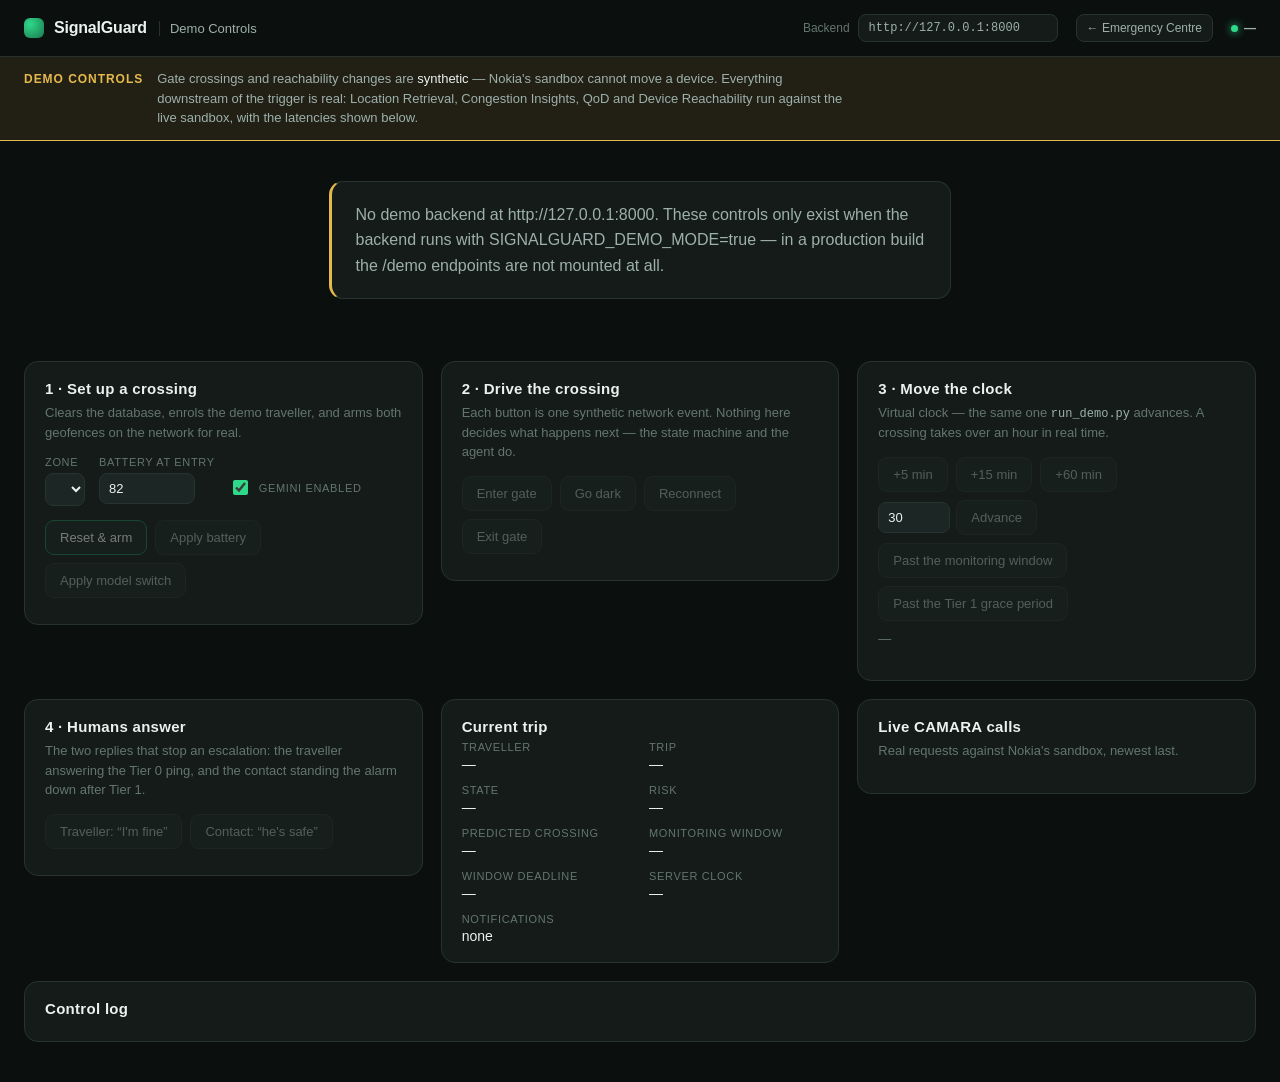
==== dashboard/demo.html @ 4d1c2a55 "fix(dashboard): escape backend-derived text, and rebuild the console Security fix first, because it " ====
<!doctype html>
<html lang="en">
<head>
<meta charset="UTF-8" />
<meta name="viewport" content="width=device-width, initial-scale=1" />
<meta name="theme-color" content="#0b0f0e" />
<title>SignalGuard — Demo Controls</title>
<link rel="stylesheet" href="css/style.css?v=4" />
<link rel="stylesheet" href="css/demo.css?v=1" />
</head>
<body class="demo-body">

<!-- Deliberately a separate page from index.html, not a panel on it.
     index.html is the emergency-centre console: the one screen whose whole
     job is to be believed. A "simulate a gate crossing" button sitting next
     to a live trip queue tells a viewer the queue might be synthetic too.
     These controls drive the same backend from their own address, and the
     operator console keeps zero knowledge that they exist. -->

<h1 class="visually-hidden">SignalGuard demo controls</h1>

<div id="announcer" class="visually-hidden" role="status" aria-live="polite" aria-atomic="true"></div>

<header class="topbar">
  <div class="brand">
    <span class="brand-mark" aria-hidden="true"></span>
    <span class="brand-name">SignalGuard</span>
    <span class="brand-sub">Demo Controls</span>
  </div>
  <div class="topbar-right">
    <label class="backend-field">
      <span>Backend</span>
      <input id="backend-url" type="url" name="backend-url" autocomplete="off" spellcheck="false" inputmode="url" />
    </label>
    <a class="mute-toggle" href="index.html">← Emergency Centre</a>
    <div class="live-indicator" id="live-indicator">
      <span class="dot" aria-hidden="true"></span>
      <span id="last-updated" class="last-updated">—</span>
    </div>
  </div>
</header>

<!-- The caption run_demo.py's docstring tells you to say on camera, made
     permanent so it is on screen whenever these buttons are. -->
<p class="demo-band" id="demo-band">
  <strong>DEMO CONTROLS</strong>
  <span>Gate crossings and reachability changes are <em>synthetic</em> — Nokia's
  sandbox cannot move a device. Everything downstream of the trigger is real:
  Location Retrieval, Congestion Insights, QoD and Device Reachability run
  against the live sandbox, with the latencies shown below.</span>
</p>

<p class="demo-unavailable" id="demo-unavailable" hidden></p>

<main class="demo-layout" id="demo-main">

  <section class="demo-panel" aria-labelledby="h-setup">
    <h2 id="h-setup">1 · Set up a crossing</h2>
    <p class="demo-note">Clears the database, enrols the demo traveller, and
      arms both geofences on the network for real.</p>
    <div class="demo-fields">
      <label>Zone
        <select id="f-zone"></select>
      </label>
      <label>Battery at entry
        <input id="f-battery" type="number" min="1" max="100" value="82" />
      </label>
      <label class="demo-check">
        <input id="f-model" type="checkbox" checked />
        <span>Gemini enabled</span>
      </label>
    </div>
    <div class="demo-actions">
      <button class="demo-btn primary" id="b-arm" type="button">Reset &amp; arm</button>
      <button class="demo-btn" id="b-battery" type="button">Apply battery</button>
      <button class="demo-btn" id="b-model" type="button">Apply model switch</button>
    </div>
  </section>

  <section class="demo-panel" aria-labelledby="h-cross">
    <h2 id="h-cross">2 · Drive the crossing</h2>
    <p class="demo-note">Each button is one synthetic network event. Nothing
      here decides what happens next — the state machine and the agent do.</p>
    <div class="demo-actions">
      <button class="demo-btn" id="b-enter" type="button">Enter gate</button>
      <button class="demo-btn" id="b-dark" type="button">Go dark</button>
      <button class="demo-btn" id="b-reconnect" type="button">Reconnect</button>
      <button class="demo-btn" id="b-exit" type="button">Exit gate</button>
    </div>
  </section>

  <section class="demo-panel" aria-labelledby="h-time">
    <h2 id="h-time">3 · Move the clock</h2>
    <p class="demo-note">Virtual clock — the same one <code>run_demo.py</code>
      advances. A crossing takes over an hour in real time.</p>
    <div class="demo-actions">
      <button class="demo-btn" data-advance="5" type="button">+5 min</button>
      <button class="demo-btn" data-advance="15" type="button">+15 min</button>
      <button class="demo-btn" data-advance="60" type="button">+60 min</button>
      <label class="demo-inline-field">
        <input id="f-minutes" type="number" min="1" max="600" value="30" />
        <button class="demo-btn" id="b-advance-custom" type="button">Advance</button>
      </label>
    </div>
    <div class="demo-actions">
      <button class="demo-btn" id="b-past-window" type="button">
        Past the monitoring window
      </button>
      <button class="demo-btn" id="b-past-grace" type="button">
        Past the Tier 1 grace period
      </button>
    </div>
    <p class="demo-note" id="advance-hint">—</p>
  </section>

  <section class="demo-panel" aria-labelledby="h-human">
    <h2 id="h-human">4 · Humans answer</h2>
    <p class="demo-note">The two replies that stop an escalation: the
      traveller answering the Tier 0 ping, and the contact standing the
      alarm down after Tier 1.</p>
    <div class="demo-actions">
      <button class="demo-btn" id="b-tier0-safe" type="button">Traveller: “I'm fine”</button>
      <button class="demo-btn" id="b-contact-safe" type="button">Contact: “he's safe”</button>
    </div>
  </section>

  <section class="demo-panel demo-status" aria-labelledby="h-status">
    <h2 id="h-status">Current trip</h2>
    <dl class="demo-dl">
      <div><dt>Traveller</dt><dd id="s-traveller">—</dd></div>
      <div><dt>Trip</dt><dd id="s-trip">—</dd></div>
      <div><dt>State</dt><dd id="s-state">—</dd></div>
      <div><dt>Risk</dt><dd id="s-risk">—</dd></div>
      <div><dt>Predicted crossing</dt><dd id="s-predicted">—</dd></div>
      <div><dt>Monitoring window</dt><dd id="s-window">—</dd></div>
      <div><dt>Window deadline</dt><dd id="s-deadline">—</dd></div>
      <div><dt>Server clock</dt><dd id="s-now">—</dd></div>
      <div class="span-2"><dt>Notifications</dt><dd id="s-notifications">none</dd></div>
    </dl>
  </section>

  <section class="demo-panel" aria-labelledby="h-api">
    <h2 id="h-api">Live CAMARA calls</h2>
    <p class="demo-note">Real requests against Nokia's sandbox, newest last.</p>
    <div class="demo-api-log" id="api-log"></div>
  </section>

  <section class="demo-panel demo-wide" aria-labelledby="h-log">
    <h2 id="h-log">Control log</h2>
    <div class="demo-log" id="demo-log" role="log" aria-label="Demo control log"></div>
  </section>

</main>

<script src="js/demo.js?v=1"></script>
</body>
</html>
---- dashboard/css/style.css ----
:root {
  color-scheme: dark;
  --bg: #0b0f0e;
  --surface: #141b19;
  --surface-raised: #1c2624;
  --border: #283330;
  --text: #eaf2ef;
  --text-secondary: #9db0ab;
  --text-muted: #64756f;
  --accent: #2fd98a;
  --accent-dim: #1b7a50;
  --amber: #e6b94d;
  --danger: #e0654f;
  --radius: 14px;
}

* { box-sizing: border-box; }

button, a, .trip-marker {
  touch-action: manipulation;
  -webkit-tap-highlight-color: transparent;
}

.visually-hidden {
  position: absolute;
  width: 1px; height: 1px;
  padding: 0; margin: -1px;
  overflow: hidden;
  clip: rect(0, 0, 0, 0);
  white-space: nowrap;
  border: 0;
}

.skip-link {
  position: absolute;
  left: 12px; top: 12px;
  background: var(--accent);
  color: #04150e;
  font-weight: 700;
  font-size: 13px;
  padding: 10px 16px;
  border-radius: 8px;
  z-index: 100;
  transform: translateY(-120%);
  transition: transform 150ms ease;
}
.skip-link:focus {
  transform: translateY(0);
}

html, body {
  margin: 0;
  min-height: 100%;
  background: var(--bg);
  color: var(--text);
  font-family: -apple-system, "Segoe UI", Roboto, Inter, Arial, sans-serif;
}

body {
  display: flex;
  flex-direction: column;
  /* No overflow:hidden here — on a narrow viewport .layout stacks into
     one column and needs the page to scroll normally. The wide-viewport
     two-column layout gets its own contained scrolling instead (see
     .trip-list below), which is where "app-like, not a webpage" belongs. */
  min-height: 100vh;
}

/* ---------- topbar ---------- */

.topbar {
  display: flex;
  align-items: center;
  justify-content: space-between;
  padding: 14px 24px;
  border-bottom: 1px solid var(--border);
  flex: none;
}

.brand { display: flex; align-items: center; gap: 10px; }

.brand-mark {
  width: 20px; height: 20px;
  border-radius: 6px;
  background: radial-gradient(circle at 30% 30%, var(--accent), var(--accent-dim));
}

.brand-name { font-weight: 700; font-size: 16px; letter-spacing: -0.2px; }

.brand-sub {
  color: var(--text-secondary);
  font-size: 13px;
  border-left: 1px solid var(--border);
  padding-left: 10px;
  margin-left: 2px;
}

.topbar-right { display: flex; align-items: center; gap: 18px; }

.backend-field {
  display: flex;
  align-items: center;
  gap: 8px;
  font-size: 12px;
  color: var(--text-muted);
}

.backend-field input {
  background: var(--surface);
  border: 1px solid var(--border);
  color: var(--text-secondary);
  border-radius: 8px;
  padding: 6px 10px;
  font-size: 12px;
  width: 200px;
  font-family: ui-monospace, monospace;
}

.backend-field input:focus {
  border-color: var(--accent);
  color: var(--text);
}

.backend-field input:focus-visible {
  outline: none;
  box-shadow: 0 0 0 3px rgba(47, 217, 138, 0.35);
}

.live-indicator {
  display: flex;
  align-items: center;
  gap: 6px;
  font-size: 12px;
  color: var(--text-secondary);
  font-weight: 600;
}

.live-indicator .dot {
  width: 7px; height: 7px;
  border-radius: 50%;
  background: var(--accent);
  box-shadow: 0 0 8px var(--accent);
  animation: pulse 1.8s ease-in-out infinite;
}

.live-indicator.stale .dot {
  background: var(--danger);
  box-shadow: 0 0 8px var(--danger);
  animation: none;
}

@keyframes pulse {
  0%, 100% { opacity: 1; }
  50% { opacity: 0.35; }
}

/* ---------- layout ---------- */

.layout {
  flex: 1;
  display: grid;
  grid-template-columns: minmax(360px, 1.1fr) minmax(340px, 0.9fr);
  gap: 1px;
  background: var(--border);
  min-height: 0;
}

.map-panel, .list-panel {
  background: var(--bg);
  display: flex;
  flex-direction: column;
  min-width: 0;
  padding: 20px 24px;
}

/* App-like fixed-viewport shell with internally-scrolling panels — only
   once there's room for the two-column grid it's designed for. Below
   that, .layout stacks (see the bottom media query) and the whole page
   scrolls normally instead; forcing overflow:hidden there would trap
   content no viewport had room to show. */
@media (min-width: 861px) {
  body { height: 100vh; overflow: hidden; }
  .layout { overflow: hidden; }
  .map-panel, .list-panel { overflow: hidden; }
}

.panel-head { flex: none; margin-bottom: 14px; }
.panel-head h2 { margin: 0 0 4px; font-size: 17px; font-weight: 600; text-wrap: balance; }
.panel-hint { color: var(--text-secondary); font-size: 13px; }

/* ---------- map ---------- */

.map-frame {
  position: relative;
  flex: 1;
  min-height: 220px;
  border-radius: var(--radius);
  overflow: hidden;
  background: var(--surface);
  border: 1px solid var(--border);
}

.map-frame img {
  position: absolute;
  inset: 0;
  width: 100%;
  height: 100%;
  object-fit: fill; /* container's aspect-ratio is set in JS to match the
                        image exactly, so this never distorts or crops —
                        cropping would break the lat/lon-to-% projection
                        markers rely on. */
  filter: saturate(0.85);
}

.map-frame::after {
  content: "";
  position: absolute;
  inset: 0;
  background: linear-gradient(180deg, rgba(11,15,14,.35), rgba(11,15,14,0) 30%, rgba(11,15,14,.4));
  pointer-events: none;
}

.map-overlay {
  position: absolute;
  inset: 0;
  width: 100%;
  height: 100%;
  z-index: 1;
}

.map-marker {
  position: absolute;
  transform: translate(-50%, -50%);
}

.gate-marker {
  display: flex;
  flex-direction: column;
  align-items: center;
  gap: 3px;
  pointer-events: none;
}
.gate-marker .dot {
  width: 9px; height: 9px;
  border-radius: 50%;
  background: var(--text-muted);
  border: 2px solid rgba(0,0,0,.4);
}
.gate-marker .label {
  font-size: 10px;
  font-weight: 700;
  letter-spacing: 0.4px;
  color: var(--text-secondary);
  background: rgba(11,15,14,.75);
  padding: 2px 6px;
  border-radius: 4px;
  white-space: nowrap;
}

.trip-marker {
  width: 16px; height: 16px;
  border-radius: 50%;
  border: none;
  padding: 0;
  cursor: pointer;
  display: flex;
  align-items: center;
  justify-content: center;
  touch-action: manipulation;
}
.trip-marker:focus-visible {
  outline: 2px solid #fff;
  outline-offset: 3px;
}
.trip-marker::after {
  content: "";
  width: 8px; height: 8px;
  border-radius: 50%;
  background: #fff;
}
.trip-marker.state-green { background: var(--accent); box-shadow: 0 0 0 6px rgba(47,217,138,.18); animation: marker-pulse 2.6s ease-in-out infinite; }
.trip-marker.state-amber { background: var(--amber); box-shadow: 0 0 0 6px rgba(230,185,77,.18); animation: marker-pulse 2s ease-in-out infinite; }
.trip-marker.state-red { background: var(--danger); box-shadow: 0 0 0 6px rgba(224,101,79,.22); animation: marker-pulse 1.3s ease-in-out infinite; }
.trip-marker.selected { outline: 2px solid #fff; outline-offset: 2px; }

@keyframes marker-pulse {
  0%, 100% { transform: scale(1); }
  50% { transform: scale(1.15); }
}

.map-attribution {
  position: absolute;
  right: 8px; bottom: 6px;
  font-size: 10px;
  color: rgba(255,255,255,.7);
  text-shadow: 0 1px 2px rgba(0,0,0,.8);
  z-index: 2;
}

.legend {
  flex: none;
  display: flex;
  gap: 18px;
  margin-top: 14px;
  font-size: 12px;
  color: var(--text-secondary);
}

.legend span { display: flex; align-items: center; gap: 6px; }

.map-note {
  flex: none;
  margin: 8px 0 0;
  font-size: 11px;
  line-height: 1.5;
  color: var(--text-muted);
  max-width: 52ch;
}

.swatch {
  width: 9px; height: 9px;
  border-radius: 50%;
  display: inline-block;
}
.swatch.green { background: var(--accent); }
.swatch.amber { background: var(--amber); }
.swatch.red { background: var(--danger); }

/* ---------- trip list ---------- */

.list-panel { border-left: 0; }

#trip-count,
.trip-row .trip-meta,
.detail-grid dd {
  font-variant-numeric: tabular-nums;
}

.trip-list {
  flex: 1;
  overflow-y: auto;
  overscroll-behavior: contain;
  display: flex;
  flex-direction: column;
  gap: 8px;
  padding-right: 4px;
}

.trip-row {
  display: flex;
  align-items: center;
  gap: 12px;
  background: var(--surface);
  border: 1px solid var(--border);
  border-radius: 12px;
  padding: 12px 14px;
  cursor: pointer;
  transition: background 120ms ease, border-color 120ms ease;
  text-align: left;
  width: 100%;
}

.trip-row:hover { background: var(--surface-raised); }
.trip-row.selected { border-color: var(--accent); background: var(--surface-raised); }

.trip-row .status-dot {
  width: 10px; height: 10px;
  border-radius: 50%;
  flex: none;
  animation: dot-pulse 2.6s ease-in-out infinite;
}
/* Pulse speed scales with urgency — green breathes slowly ("all fine, no
   need to look"), red pulses fastest (draws the eye without a popup or
   sound, which the dashboard deliberately has neither of). */
.trip-row.state-green .status-dot { background: var(--accent); --pulse-color: 47,217,138; }
.trip-row.state-amber .status-dot { background: var(--amber); --pulse-color: 230,185,77; animation-duration: 2s; }
.trip-row.state-red .status-dot { background: var(--danger); --pulse-color: 224,101,79; animation-duration: 1.3s; }

@keyframes dot-pulse {
  0%, 100% { box-shadow: 0 0 6px 0 rgba(var(--pulse-color), 0.9); transform: scale(1); }
  50% { box-shadow: 0 0 13px 3px rgba(var(--pulse-color), 0.55); transform: scale(1.18); }
}

.trip-row .trip-main { flex: 1; min-width: 0; }

.trip-row .trip-name {
  font-weight: 600;
  font-size: 14px;
  white-space: nowrap;
  overflow: hidden;
  text-overflow: ellipsis;
}

.trip-row .trip-meta {
  color: var(--text-secondary);
  font-size: 12px;
  margin-top: 2px;
}

.trip-row .trip-state-label {
  font-size: 11px;
  font-weight: 700;
  letter-spacing: 0.4px;
  padding: 3px 8px;
  border-radius: 6px;
  flex: none;
}
.trip-row.state-green .trip-state-label { color: var(--accent); background: rgba(47,217,138,.12); }
.trip-row.state-amber .trip-state-label { color: var(--amber); background: rgba(230,185,77,.12); }
.trip-row.state-red .trip-state-label { color: var(--danger); background: rgba(224,101,79,.14); }

.empty-state {
  display: none;
  flex: 1;
  align-items: center;
  justify-content: center;
  flex-direction: column;
  text-align: center;
  color: var(--text-secondary);
  gap: 6px;
  padding: 30px;
}
.empty-state.visible { display: flex; }
.empty-state .muted { color: var(--text-muted); font-size: 13px; max-width: 320px; }

/* ---------- detail panel ---------- */

.detail-panel {
  position: fixed;
  top: 0; right: 0; bottom: 0;
  width: min(420px, 100vw);
  background: var(--surface);
  border-left: 1px solid var(--border);
  padding: 24px;
  overflow-y: auto;
  overscroll-behavior: contain;
  z-index: 20;
  transform: translateX(0);
  box-shadow: -20px 0 40px rgba(0,0,0,.4);
}

.detail-head {
  display: flex;
  align-items: center;
  justify-content: space-between;
  margin-bottom: 16px;
}

.close-btn {
  background: none;
  border: none;
  color: var(--text-secondary);
  font-size: 16px;
  cursor: pointer;
  padding: 4px;
  line-height: 1;
}
.close-btn:hover { color: var(--text); }

.status-pill {
  font-size: 11px;
  font-weight: 700;
  letter-spacing: 0.5px;
  padding: 4px 10px;
  border-radius: 20px;
  background: var(--surface-raised);
  color: var(--text-secondary);
  border: 1px solid var(--border);
}
.status-pill.state-green { color: var(--accent); border-color: rgba(47,217,138,.4); }
.status-pill.state-amber { color: var(--amber); border-color: rgba(230,185,77,.4); }
.status-pill.state-red { color: var(--danger); border-color: rgba(224,101,79,.5); }

.detail-panel h3 { margin: 0 0 2px; font-size: 20px; }
.detail-sub { margin: 0 0 20px; color: var(--text-secondary); font-size: 13px; font-family: ui-monospace, monospace; }

.detail-grid {
  display: grid;
  grid-template-columns: 1fr;
  gap: 14px;
  margin: 0 0 22px;
}
.detail-grid dt {
  font-size: 11px;
  text-transform: uppercase;
  letter-spacing: 0.5px;
  color: var(--text-muted);
  margin-bottom: 3px;
}
.detail-grid dd {
  margin: 0;
  font-size: 14px;
  color: var(--text);
}

.decision-record { margin-bottom: 22px; }
.decision-record h4 {
  font-size: 12px;
  text-transform: uppercase;
  letter-spacing: 0.5px;
  color: var(--text-muted);
  margin: 0 0 8px;
}

/* ---------- structured agent record ---------- */
/* Renders the backend's "key   value" plain-text record (see
   backend/app/agent/decision_record.py) as scannable rows instead of a raw
   <pre> dump — same data, parsed client-side by parseAgentRecord() in
   app.js. A record can carry more than one block (an escalation record
   accumulates a tier1 block, later a tier2 block) — each gets its own
   .record-card so a dispatcher can tell them apart at a glance. */

.record-card {
  background: var(--bg);
  border: 1px solid var(--border);
  border-radius: 10px;
  padding: 14px 16px;
  max-height: 260px;
  overflow-y: auto;
}
.record-card + .record-card { margin-top: 10px; }

.record-empty {
  margin: 0;
  padding: 12px 14px;
  font-size: 12.5px;
  color: var(--text-muted);
  background: var(--bg);
  border: 1px solid var(--border);
  border-radius: 10px;
}

.record-card-title {
  display: flex;
  align-items: center;
  gap: 8px;
  font-size: 11px;
  font-weight: 700;
  letter-spacing: 0.5px;
  text-transform: uppercase;
  color: var(--text-secondary);
  margin-bottom: 10px;
  padding-bottom: 8px;
  border-bottom: 1px solid var(--border);
}
.record-card-title .status-pill { padding: 2px 8px; font-size: 10px; }

.record-row {
  display: grid;
  grid-template-columns: 78px 1fr;
  gap: 10px;
  align-items: baseline;
  padding: 5px 0;
  font-size: 12.5px;
}
.record-row + .record-row { border-top: 1px dashed var(--border); }

.record-key {
  color: var(--text-muted);
  font-family: ui-monospace, "SF Mono", Consolas, monospace;
  font-size: 11px;
  text-transform: uppercase;
  letter-spacing: 0.3px;
}

.record-value {
  color: var(--text-secondary);
  line-height: 1.55;
  word-break: break-word;
}

.record-row.is-reasoning .record-value,
.record-row.is-note .record-value {
  color: var(--text);
  font-style: italic;
}

.record-row.is-model .record-value {
  font-family: ui-monospace, "SF Mono", Consolas, monospace;
  color: var(--accent);
}

.record-row.is-window .record-value { color: var(--text); font-weight: 600; }
.record-row.is-window .record-sub { color: var(--text-muted); font-weight: 400; margin-left: 4px; }

.record-row.is-action .record-value {
  color: var(--accent);
  font-weight: 600;
}

.record-signals {
  display: flex;
  flex-wrap: wrap;
  gap: 6px;
}
.signal-chip {
  font-family: ui-monospace, "SF Mono", Consolas, monospace;
  font-size: 11px;
  color: var(--text-secondary);
  background: var(--surface-raised);
  border: 1px solid var(--border);
  border-radius: 6px;
  padding: 2px 7px;
}
.signal-chip.is-reachable { color: var(--amber); border-color: rgba(230,185,77,.4); }
.signal-chip.is-dark { color: var(--text-secondary); }

.record-tools {
  display: flex;
  flex-wrap: wrap;
  gap: 6px;
}
.tool-chip {
  font-family: ui-monospace, "SF Mono", Consolas, monospace;
  font-size: 10.5px;
  color: var(--accent);
  background: rgba(47,217,138,.1);
  border: 1px solid rgba(47,217,138,.25);
  border-radius: 6px;
  padding: 2px 7px;
  white-space: nowrap;
}

.resolve-btn {
  width: 100%;
  padding: 13px;
  border-radius: 12px;
  border: none;
  background: var(--accent);
  color: #04150e;
  font-weight: 700;
  font-size: 14px;
  cursor: pointer;
}
.resolve-btn:hover { filter: brightness(1.06); }
.resolve-btn:disabled { opacity: 0.45; cursor: default; }

.scrim {
  position: fixed;
  inset: 0;
  background: rgba(0,0,0,.35);
  z-index: 10;
}

@media (max-width: 860px) {
  .layout { grid-template-columns: 1fr; grid-auto-rows: minmax(240px, auto) 1fr; }
}

@media (prefers-reduced-motion: reduce) {
  .live-indicator .dot,
  .trip-row .status-dot,
  .trip-marker { animation: none; }
  .skip-link, .trip-row, .resolve-btn { transition: none; }
}

/* ==========================================================================
   Additions: uncertainty cones, view tabs, corridor stats, resolve
   confirmation, freshness readout, alert toggle.
   ========================================================================== */

/* -- top bar ------------------------------------------------------------- */

.mute-toggle {
  background: var(--surface);
  border: 1px solid var(--border);
  color: var(--text-secondary);
  font: inherit;
  font-size: 12px;
  padding: 6px 10px;
  border-radius: 8px;
  cursor: pointer;
  white-space: nowrap;
}
.mute-toggle:hover { color: var(--text); border-color: var(--text-muted); }
.mute-toggle[aria-pressed="true"] { opacity: 0.65; }

.last-updated { font-size: 12px; color: var(--text-secondary); font-variant-numeric: tabular-nums; }
.last-updated.is-stale { color: var(--danger); }

/* -- uncertainty cone ----------------------------------------------------- */

.cone-layer {
  position: absolute;
  inset: 0;
  width: 100%;
  height: 100%;
  pointer-events: none;
  z-index: 1;
}
.cone {
  stroke-width: 9;
  stroke-linecap: round;
  opacity: 0.34;
}
.cone-green { stroke: var(--accent); }
.cone-amber { stroke: var(--amber); }
.cone-red   { stroke: var(--danger); opacity: 0.45; }

.map-overlay { z-index: 2; }

/* A best guess that has outlived its own prediction stops being drawn as a
   position: hollow, so the arc is what the eye reads. */
.trip-marker.is-estimate-only {
  background: transparent !important;
  border: 2px dashed currentColor;
  animation: none;
}
.trip-marker.is-estimate-only.state-green { color: var(--accent); }
.trip-marker.is-estimate-only.state-amber { color: var(--amber); }
.trip-marker.is-estimate-only.state-red   { color: var(--danger); }

.swatch.cone {
  background: linear-gradient(90deg, transparent, var(--text-secondary), transparent);
  width: 22px;
  border-radius: 2px;
}

/* -- view tabs ------------------------------------------------------------ */

.tabs { display: flex; gap: 4px; margin-bottom: 4px; }
.tab {
  background: none;
  border: 0;
  border-bottom: 2px solid transparent;
  color: var(--text-secondary);
  font: inherit;
  font-size: 15px;
  font-weight: 600;
  padding: 4px 2px;
  margin-right: 14px;
  cursor: pointer;
}
.tab[aria-selected="true"] { color: var(--text); border-bottom-color: var(--accent); }
.tab:hover { color: var(--text); }

/* -- corridor stats ------------------------------------------------------- */

.stats-panel {
  margin-top: 18px;
  padding-top: 16px;
  border-top: 1px solid var(--border);
}
.stats-panel h3 { margin: 0 0 10px; font-size: 14px; font-weight: 600; }
.stats-summary { margin: 0 0 12px; font-size: 12px; color: var(--text-secondary); }
.stats-bars { display: flex; flex-direction: column; gap: 6px; }
.stats-bar {
  display: grid;
  grid-template-columns: 46px 1fr 84px;
  align-items: center;
  gap: 10px;
  font-size: 12px;
  /* Below the sample floor the bucket is shown but visibly not in play —
     that distinction is the point, not a footnote. */
  opacity: 0.42;
}
.stats-bar.in-use { opacity: 1; }
.stats-hour { color: var(--text-secondary); font-variant-numeric: tabular-nums; }
.stats-track {
  position: relative;
  height: 8px;
  background: var(--surface);
  border-radius: 4px;
  overflow: hidden;
}
.stats-fill {
  position: absolute;
  left: 0; top: 0; bottom: 0;
  background: var(--accent);
  border-radius: 4px;
}
/* p50 -> p90 tail: how much longer the slow crossings ran. */
.stats-tail {
  position: absolute;
  top: 0; bottom: 0;
  background: repeating-linear-gradient(
    90deg, var(--amber) 0 3px, transparent 3px 6px
  );
  opacity: 0.7;
}
.stats-value { color: var(--text-secondary); text-align: right; font-variant-numeric: tabular-nums; }

/* -- detail additions ----------------------------------------------------- */

.detail-grid .span-2 { grid-column: 1 / -1; }

.record-row.is-history .record-value { color: var(--text-secondary); font-style: italic; }
.record-row.is-declared .record-value { color: var(--amber); }

/* -- resolve confirmation -------------------------------------------------- */

.resolve-confirm {
  margin-top: 12px;
  padding: 14px;
  border: 1px solid rgba(224,101,79,.4);
  background: rgba(224,101,79,.08);
  border-radius: 12px;
}
.resolve-confirm p { margin: 0 0 12px; font-size: 13px; line-height: 1.5; }
.resolve-confirm-actions { display: flex; gap: 8px; }
.resolve-confirm-actions .resolve-btn { margin: 0; flex: 1; }
.resolve-btn.danger { background: var(--danger); color: #1a0b08; border-color: var(--danger); }
.resolve-btn.ghost { background: transparent; color: var(--text-secondary); }
.resolve-btn.ghost:hover { color: var(--text); }

/* -- reduced motion -------------------------------------------------------- */

@media (prefers-reduced-motion: reduce) {
  .trip-marker,
  .trip-row .status-dot,
  .live-indicator .dot {
    animation: none !important;
  }
}


/* ==========================================================================
   Zone picker, change banner, keyboard sheet, handoff.
   ========================================================================== */

.zone-picker { display: block; margin-top: 8px; }
.zone-picker select {
  background: var(--surface);
  color: var(--text);
  border: 1px solid var(--border);
  border-radius: 8px;
  padding: 6px 10px;
  font: inherit;
  font-size: 13px;
  max-width: 100%;
}
.zone-picker select:focus-visible { outline: 2px solid var(--accent); outline-offset: 2px; }

.zone-map-note {
  margin: 0 0 14px;
  padding: 14px;
  border: 1px dashed var(--border);
  border-radius: 12px;
  color: var(--text-secondary);
  font-size: 13px;
  line-height: 1.5;
}

/* -- change banner --------------------------------------------------------- */

.change-banner {
  flex: none;
  margin-bottom: 12px;
  padding: 12px 14px;
  border: 1px solid rgba(230,185,77,.4);
  background: rgba(230,185,77,.08);
  border-radius: 12px;
}
.change-banner-head {
  display: flex;
  align-items: center;
  justify-content: space-between;
  gap: 12px;
  margin-bottom: 8px;
  font-size: 13px;
  color: var(--amber);
}
.change-banner ul { margin: 0; padding-left: 18px; }
.change-banner li {
  font-size: 12.5px;
  line-height: 1.6;
  color: var(--text-secondary);
}
.change-banner li.muted { color: var(--text-muted); }

/* A row that moved while nobody was watching keeps a marker until the
   banner is dismissed, so the banner and the queue agree. */
.trip-row.changed-while-away {
  box-shadow: inset 3px 0 0 var(--amber);
}

/* -- keyboard sheet -------------------------------------------------------- */

.shortcut-hint {
  position: fixed;
  right: 24px;
  bottom: 24px;
  z-index: 60;
  width: 260px;
  padding: 16px 18px;
  border-radius: 14px;
  border: 1px solid var(--border);
  background: var(--surface-raised);
  box-shadow: 0 18px 40px rgba(0,0,0,.45);
}
.shortcut-hint h2 { margin: 0 0 10px; font-size: 13px; font-weight: 600; }
.shortcut-hint dl {
  margin: 0;
  display: grid;
  grid-template-columns: auto 1fr;
  gap: 6px 12px;
  font-size: 12.5px;
}
.shortcut-hint dt {
  font-family: ui-monospace, monospace;
  color: var(--text);
  white-space: nowrap;
}
.shortcut-hint dd { margin: 0; color: var(--text-secondary); }

/* -- handoff --------------------------------------------------------------- */

#detail-handoff { margin-bottom: 8px; }
---- dashboard/css/demo.css ----
/* Demo control panel. Rides on style.css's tokens so it reads as the same
   product, but is deliberately marked out as a separate, non-operational
   surface: the band below is amber and permanent. */

.demo-body {
  overflow-y: auto;
}

.demo-band {
  display: flex;
  gap: 14px;
  align-items: baseline;
  flex-wrap: wrap;
  margin: 0;
  padding: 12px 24px;
  background: rgba(230, 185, 77, 0.1);
  border-bottom: 1px solid var(--amber);
  color: var(--text-secondary);
  font-size: 13px;
  line-height: 1.5;
}

.demo-band strong {
  color: var(--amber);
  letter-spacing: 0.08em;
  font-size: 12px;
  white-space: nowrap;
}

.demo-band span { max-width: 96ch; }
.demo-band em { color: var(--text); font-style: normal; }

.demo-unavailable {
  margin: 40px auto;
  max-width: 70ch;
  padding: 20px 24px;
  background: var(--surface);
  border: 1px solid var(--border);
  border-left: 3px solid var(--amber);
  border-radius: var(--radius);
  color: var(--text-secondary);
  line-height: 1.6;
}

.demo-layout {
  display: grid;
  grid-template-columns: repeat(auto-fit, minmax(360px, 1fr));
  gap: 18px;
  padding: 22px 24px 40px;
  align-items: start;
}

.demo-panel {
  background: var(--surface);
  border: 1px solid var(--border);
  border-radius: var(--radius);
  padding: 18px 20px;
}

.demo-wide { grid-column: 1 / -1; }

.demo-panel h2 {
  margin: 0 0 6px;
  font-size: 15px;
  letter-spacing: 0.02em;
}

.demo-note {
  margin: 0 0 14px;
  color: var(--text-muted);
  font-size: 13px;
  line-height: 1.5;
}

.demo-note code {
  color: var(--text-secondary);
  font-size: 12px;
}

.demo-fields {
  display: flex;
  flex-wrap: wrap;
  gap: 14px;
  margin-bottom: 14px;
}

.demo-fields label,
.demo-inline-field {
  display: flex;
  flex-direction: column;
  gap: 5px;
  font-size: 11px;
  letter-spacing: 0.06em;
  text-transform: uppercase;
  color: var(--text-muted);
}

.demo-inline-field {
  flex-direction: row;
  align-items: center;
  gap: 6px;
}

.demo-fields select,
.demo-fields input[type="number"],
.demo-inline-field input[type="number"] {
  background: var(--surface-raised);
  border: 1px solid var(--border);
  border-radius: 8px;
  color: var(--text);
  padding: 7px 9px;
  font: inherit;
  font-size: 13px;
  text-transform: none;
  letter-spacing: 0;
}

.demo-inline-field input[type="number"] { width: 72px; }
.demo-fields input[type="number"] { width: 96px; }

.demo-fields label.demo-check {
  flex-direction: row;
  align-items: center;
  gap: 8px;
  align-self: flex-end;
  padding-bottom: 8px;
}

.demo-check input { accent-color: var(--accent); width: 15px; height: 15px; }

.demo-actions {
  display: flex;
  flex-wrap: wrap;
  gap: 8px;
  margin-bottom: 8px;
}

.demo-btn {
  background: var(--surface-raised);
  border: 1px solid var(--border);
  border-radius: 9px;
  color: var(--text-secondary);
  padding: 9px 14px;
  font: inherit;
  font-size: 13px;
  cursor: pointer;
  transition: border-color 0.15s, color 0.15s;
}

.demo-btn:hover:not(:disabled) {
  border-color: var(--accent);
  color: var(--text);
}

.demo-btn:focus-visible {
  outline: 2px solid var(--accent);
  outline-offset: 2px;
}

.demo-btn:disabled {
  opacity: 0.45;
  cursor: not-allowed;
}

.demo-btn.primary {
  border-color: var(--accent-dim);
  color: var(--text);
}

/* -- status ---------------------------------------------------------------- */

.demo-dl {
  display: grid;
  grid-template-columns: 1fr 1fr;
  gap: 12px 18px;
  margin: 0;
}

.demo-dl .span-2 { grid-column: 1 / -1; }

.demo-dl dt {
  font-size: 11px;
  letter-spacing: 0.06em;
  text-transform: uppercase;
  color: var(--text-muted);
  margin-bottom: 3px;
}

.demo-dl dd {
  margin: 0;
  font-size: 14px;
  color: var(--text);
  word-break: break-word;
}

#s-state.state-active,
#s-state.state-exited,
#s-state.state-resolved { color: var(--accent); }
#s-state.state-buffer,
#s-state.state-tier0_checking,
#s-state.state-overdue { color: var(--amber); }
#s-state.state-tier1_alerted,
#s-state.state-tier2_escalated { color: var(--danger); }

/* -- logs ------------------------------------------------------------------ */

.demo-api-log,
.demo-log {
  font-family: ui-monospace, SFMono-Regular, Menlo, Consolas, monospace;
  font-size: 12px;
  max-height: 240px;
  overflow-y: auto;
}

.demo-api-row,
.demo-log-row {
  display: flex;
  gap: 10px;
  padding: 5px 0;
  border-bottom: 1px solid rgba(40, 51, 48, 0.6);
  align-items: baseline;
}

.demo-api-time,
.demo-log-time { color: var(--text-muted); flex: 0 0 auto; }
.demo-api-name { color: var(--text-secondary); flex: 1 1 auto; }
.demo-api-latency { color: var(--text-muted); flex: 0 0 auto; }
.demo-api-status { flex: 0 0 auto; }
.demo-api-status.good { color: var(--accent); }
.demo-api-status.bad { color: var(--danger); }

.demo-log-label { color: var(--text); flex: 0 0 auto; }
.demo-log-detail { color: var(--text-secondary); flex: 1 1 auto; word-break: break-word; }
.demo-log-row.fail .demo-log-label,
.demo-log-row.fail .demo-log-detail { color: var(--danger); }

.live-indicator.stale .dot {
  background: var(--danger);
  box-shadow: 0 0 8px var(--danger);
}

a.mute-toggle { text-decoration: none; display: inline-flex; align-items: center; }
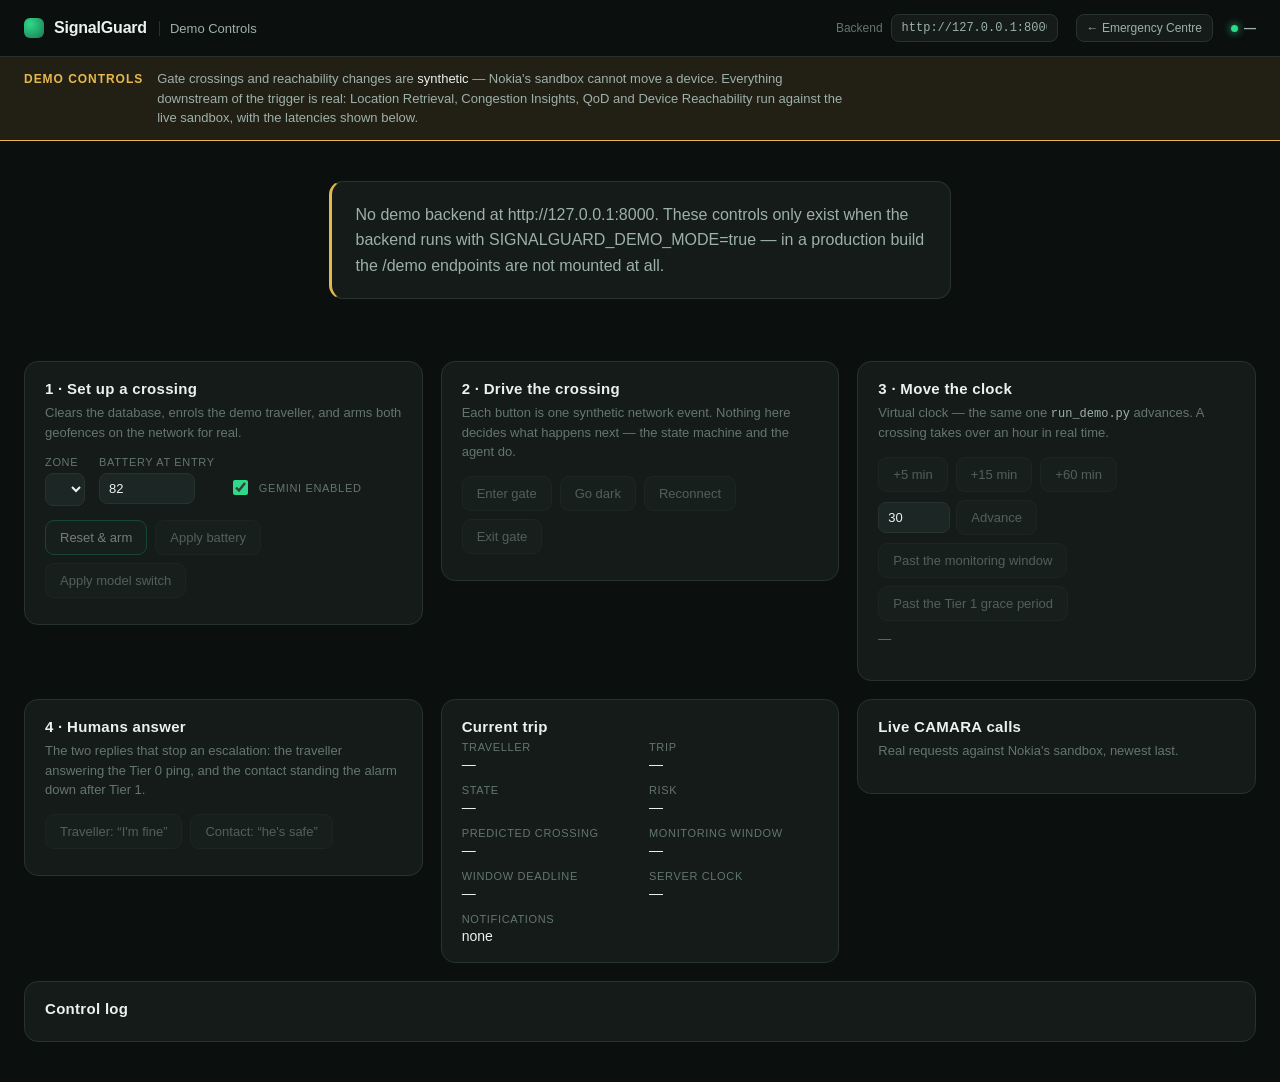
==== commit e0f995f1: "feat(dashboard): make the queue triage-first and stop it overstating what it knows A pass over the e" ====
--- a/dashboard/demo.html
+++ b/dashboard/demo.html
@@ -5,7 +5,7 @@
 <meta name="viewport" content="width=device-width, initial-scale=1" />
 <meta name="theme-color" content="#0b0f0e" />
 <title>SignalGuard — Demo Controls</title>
-<link rel="stylesheet" href="css/style.css?v=4" />
+<link rel="stylesheet" href="css/style.css?v=6" />
 <link rel="stylesheet" href="css/demo.css?v=1" />
 </head>
 <body class="demo-body">
--- a/dashboard/css/style.css
+++ b/dashboard/css/style.css
@@ -68,10 +68,17 @@
 
 /* ---------- topbar ---------- */
 
+/* Wraps rather than overflows. Unwrapped, this row was 746px wide inside
+   a 375px viewport — the backend field, both toggles and the freshness
+   readout all sat off the right edge and took the whole page's horizontal
+   scroll with them. Nothing in here is optional enough to hide, so it
+   wraps onto a second line instead. */
 .topbar {
   display: flex;
   align-items: center;
   justify-content: space-between;
+  flex-wrap: wrap;
+  gap: 10px 16px;
   padding: 14px 24px;
   border-bottom: 1px solid var(--border);
   flex: none;
@@ -95,7 +102,13 @@
   margin-left: 2px;
 }
 
-.topbar-right { display: flex; align-items: center; gap: 18px; }
+.topbar-right {
+  display: flex;
+  align-items: center;
+  flex-wrap: wrap;
+  gap: 10px 18px;
+  min-width: 0;
+}
 
 .backend-field {
   display: flex;
@@ -103,6 +116,10 @@
   gap: 8px;
   font-size: 12px;
   color: var(--text-muted);
+  /* min-width:0 is what actually lets it shrink — a flex item defaults to
+     min-width:auto and refuses to go below its input's width. */
+  min-width: 0;
+  flex: 1 1 200px;
 }
 
 .backend-field input {
@@ -112,7 +129,9 @@
   border-radius: 8px;
   padding: 6px 10px;
   font-size: 12px;
-  width: 200px;
+  width: 100%;
+  max-width: 240px;
+  min-width: 0;
   font-family: ui-monospace, monospace;
 }
 
@@ -346,12 +365,19 @@
   padding-right: 4px;
 }
 
+/* Row weight tracks severity. Every row used to be the same height, the
+   same padding and the same type size, with a 10px dot and a small pill
+   carrying the entire difference between "in transit" and "nobody has
+   heard from this person in sixteen hours". At four trips that is a
+   reading exercise; at twenty it is a miss. Red rows get a thick left
+   edge, more air and a larger name; green rows condense. */
 .trip-row {
   display: flex;
   align-items: center;
   gap: 12px;
   background: var(--surface);
   border: 1px solid var(--border);
+  border-left: 3px solid var(--border);
   border-radius: 12px;
   padding: 12px 14px;
   cursor: pointer;
@@ -360,6 +386,21 @@
   width: 100%;
 }
 
+.trip-row.state-green {
+  padding-top: 9px;
+  padding-bottom: 9px;
+  border-left-color: rgba(47, 217, 138, 0.45);
+}
+.trip-row.state-amber { border-left-color: var(--amber); }
+.trip-row.state-red {
+  border-left-width: 5px;
+  border-left-color: var(--danger);
+  padding-top: 14px;
+  padding-bottom: 14px;
+  background: linear-gradient(90deg, rgba(224, 101, 79, 0.09), transparent 55%), var(--surface);
+}
+.trip-row.state-red .trip-name { font-size: 15.5px; }
+
 .trip-row:hover { background: var(--surface-raised); }
 .trip-row.selected { border-color: var(--accent); background: var(--surface-raised); }
 
@@ -395,6 +436,26 @@
   color: var(--text-secondary);
   font-size: 12px;
   margin-top: 2px;
+}
+
+/* Elapsed was the prominent number and overdue-by was left as arithmetic
+   for the reader: "1015 min elapsed / 105 min window" is a subtraction
+   performed under stress. This is the answer, counting up live. */
+.trip-row .trip-overdue {
+  display: none;
+  margin-top: 3px;
+  font-size: 13px;
+  font-weight: 700;
+  letter-spacing: 0.2px;
+  color: var(--danger);
+  font-variant-numeric: tabular-nums;
+}
+.trip-row.state-red .trip-overdue { display: block; }
+.trip-row.state-amber .trip-overdue {
+  display: block;
+  color: var(--amber);
+  font-weight: 600;
+  font-size: 12.5px;
 }
 
 .trip-row .trip-state-label {
@@ -431,7 +492,12 @@
   width: min(420px, 100vw);
   background: var(--surface);
   border-left: 1px solid var(--border);
-  padding: 24px;
+  /* No bottom padding: .detail-actions is sticky to the bottom of this
+     scrollport, and a sticky offset is measured from the padding box. With
+     24px here the bar parked 24px short of the panel edge and left a strip
+     of scrolling content visible beneath it. The bar supplies that padding
+     itself instead. */
+  padding: 24px 24px 0;
   overflow-y: auto;
   overscroll-behavior: contain;
   z-index: 20;
@@ -510,13 +576,16 @@
    accumulates a tier1 block, later a tier2 block) — each gets its own
    .record-card so a dispatcher can tell them apart at a glance. */
 
+/* No max-height and no overflow here on purpose. This card sits inside
+   .detail-panel, which is itself the scroll container; capping it put a
+   second scrollbar directly beside the first and clipped the agent's
+   reasoning to roughly six lines. Length is controlled by the disclosure
+   this now lives in (see .disclosure below), not by a scroll box. */
 .record-card {
   background: var(--bg);
   border: 1px solid var(--border);
   border-radius: 10px;
   padding: 14px 16px;
-  max-height: 260px;
-  overflow-y: auto;
 }
 .record-card + .record-card { margin-top: 10px; }
 
@@ -642,8 +711,20 @@
   z-index: 10;
 }
 
+/* Below the two-column breakpoint the panels stack, and the order they
+   stacked in put the map, its legend, a four-line disclaimer and the
+   corridor histogram above the trip queue — roughly a full screen of
+   context before the list the dispatcher opened the page for. The queue
+   goes first; the map is still there, collapsed by default, one tap away
+   (see #map-toggle). */
 @media (max-width: 860px) {
-  .layout { grid-template-columns: 1fr; grid-auto-rows: minmax(240px, auto) 1fr; }
+  .layout {
+    display: flex;
+    flex-direction: column;
+  }
+  .list-panel { order: 1; }
+  .map-panel { order: 2; }
+  .list-panel { min-height: 60vh; }
 }
 
 @media (prefers-reduced-motion: reduce) {
@@ -903,5 +984,231 @@
 .shortcut-hint dd { margin: 0; color: var(--text-secondary); }
 
 /* -- handoff --------------------------------------------------------------- */
-
-#detail-handoff { margin-bottom: 8px; }
+/* Spacing comes from .detail-actions' gap now that both buttons live in
+   the pinned action bar. */
+
+
+/* ==========================================================================
+   Queue grouping, held reordering, pinned detail actions, coordinate
+   fields, and the narrow-viewport map disclosure.
+   ========================================================================== */
+
+/* -- group headers --------------------------------------------------------- */
+/* Severity sorting alone left the escalated trip as row one of an otherwise
+   identical list, which reads as "first" rather than as "different". A
+   header names the group and carries its count, and sticks to the top of
+   the scroller so the boundary survives scrolling a long queue. */
+
+.group-head {
+  position: sticky;
+  top: 0;
+  z-index: 3;
+  display: flex;
+  align-items: baseline;
+  gap: 8px;
+  margin: 2px 0 -2px;
+  padding: 6px 2px 6px;
+  font-size: 11px;
+  font-weight: 700;
+  letter-spacing: 0.7px;
+  text-transform: uppercase;
+  color: var(--text-muted);
+  background: var(--bg);
+}
+.group-head + .trip-row { margin-top: 0; }
+/* j/k navigation scrolls rows into view with block:"nearest", which would
+   otherwise tuck the row under the sticky header it belongs to. */
+.trip-row { scroll-margin-top: 34px; }
+.group-head .group-count {
+  font-variant-numeric: tabular-nums;
+  letter-spacing: 0;
+}
+.group-head.for-red { color: var(--danger); }
+.group-head.for-amber { color: var(--amber); }
+
+/* -- held reordering ------------------------------------------------------- */
+/* Shown only while the queue's true order is being held back. Red when one
+   of the held changes is an escalation, because that is the case where
+   "the list is not currently re-sorting" has to be visible rather than
+   merely true. */
+
+.order-pending {
+  flex: none;
+  width: 100%;
+  margin-bottom: 8px;
+  padding: 9px 12px;
+  border-radius: 10px;
+  border: 1px solid var(--border);
+  background: var(--surface-raised);
+  color: var(--text-secondary);
+  font: inherit;
+  font-size: 12.5px;
+  text-align: left;
+  cursor: pointer;
+}
+.order-pending:hover { color: var(--text); border-color: var(--text-muted); }
+.order-pending.is-urgent {
+  border-color: rgba(224, 101, 79, 0.55);
+  background: rgba(224, 101, 79, 0.12);
+  color: var(--danger);
+  font-weight: 600;
+}
+
+/* -- pinned detail actions ------------------------------------------------- */
+/* Sticks to the bottom of the scrolling panel. The negative margins bleed
+   it through .detail-panel's 24px padding so it reads as a bar rather than
+   as a floating card. */
+
+.detail-actions {
+  position: sticky;
+  bottom: 0;
+  z-index: 4;
+  display: flex;
+  flex-direction: column;
+  gap: 8px;
+  margin: 24px -24px 0;
+  padding: 14px 24px 22px;
+  background: var(--surface);
+  border-top: 1px solid var(--border);
+  box-shadow: 0 -14px 26px rgba(0, 0, 0, 0.35);
+}
+.detail-actions .resolve-confirm { margin-top: 4px; }
+
+/* -- decision-record disclosure -------------------------------------------- */
+
+.disclosure { border: 0; padding: 0; }
+.disclosure > summary {
+  display: block;
+  cursor: pointer;
+  list-style: none;
+  padding: 10px 12px 10px 26px;
+  border: 1px solid var(--border);
+  border-radius: 10px;
+  background: var(--bg);
+  position: relative;
+}
+.disclosure > summary::-webkit-details-marker { display: none; }
+.disclosure > summary::before {
+  content: "▸";
+  position: absolute;
+  left: 10px;
+  top: 10px;
+  color: var(--text-muted);
+  font-size: 11px;
+  transition: transform 120ms ease;
+}
+.disclosure[open] > summary::before { transform: rotate(90deg); }
+.disclosure[open] > summary {
+  border-bottom-left-radius: 0;
+  border-bottom-right-radius: 0;
+  border-bottom-color: transparent;
+}
+.disclosure > summary:hover { border-color: var(--text-muted); }
+
+.disclosure-title {
+  display: block;
+  font-size: 11px;
+  font-weight: 700;
+  text-transform: uppercase;
+  letter-spacing: 0.5px;
+  color: var(--text-muted);
+}
+/* The one line that justifies the risk score, visible without opening
+   anything. Clamped rather than truncated mid-word. */
+.disclosure-lead {
+  display: -webkit-box;
+  -webkit-line-clamp: 3;
+  line-clamp: 3;
+  -webkit-box-orient: vertical;
+  overflow: hidden;
+  margin-top: 5px;
+  font-size: 12.5px;
+  line-height: 1.5;
+  font-style: italic;
+  color: var(--text);
+}
+.disclosure-lead:empty { display: none; }
+.disclosure[open] > summary .disclosure-lead { display: none; }
+.disclosure[open] .record-card {
+  border-top-left-radius: 0;
+  border-top-right-radius: 0;
+}
+
+/* -- coordinate fields ------------------------------------------------------ */
+
+.coord-value {
+  display: flex;
+  align-items: baseline;
+  gap: 8px;
+  flex-wrap: wrap;
+}
+.coord-text { font-family: ui-monospace, "SF Mono", Consolas, monospace; font-size: 13px; }
+.copy-coord {
+  background: none;
+  border: 1px solid var(--border);
+  border-radius: 6px;
+  color: var(--text-muted);
+  font: inherit;
+  font-size: 10.5px;
+  letter-spacing: 0.3px;
+  text-transform: uppercase;
+  padding: 2px 7px;
+  cursor: pointer;
+}
+.copy-coord:hover { color: var(--text); border-color: var(--text-muted); }
+
+/* -- map disclosure (narrow only) ------------------------------------------- */
+
+.panel-head-row {
+  display: flex;
+  align-items: baseline;
+  justify-content: space-between;
+  gap: 12px;
+}
+.map-toggle {
+  display: none;
+  flex: none;
+  background: var(--surface);
+  border: 1px solid var(--border);
+  color: var(--text-secondary);
+  font: inherit;
+  font-size: 12px;
+  padding: 5px 10px;
+  border-radius: 8px;
+  cursor: pointer;
+  white-space: nowrap;
+}
+.map-toggle:hover { color: var(--text); border-color: var(--text-muted); }
+
+.map-collapse {
+  flex: 1;
+  display: flex;
+  flex-direction: column;
+  min-height: 0;
+}
+
+@media (max-width: 860px) {
+  .map-toggle { display: inline-block; }
+  .map-panel.is-collapsed .map-collapse { display: none; }
+  .map-panel.is-collapsed { padding-bottom: 14px; }
+}
+
+@media (prefers-reduced-motion: reduce) {
+  .disclosure > summary::before { transition: none; }
+}
+
+/* -- a trip that left the queue while its panel was open ------------------- */
+
+/* Amber, not red: nothing has gone wrong, the panel has simply stopped
+   being live. Red here would compete with the status pill directly above
+   it, which is the one carrying the actual severity. */
+.detail-gone {
+  margin: 0 0 18px;
+  padding: 10px 12px;
+  border: 1px solid rgba(230,185,77,.4);
+  background: rgba(230,185,77,.08);
+  border-radius: 10px;
+  color: var(--amber);
+  font-size: 12.5px;
+  line-height: 1.5;
+}
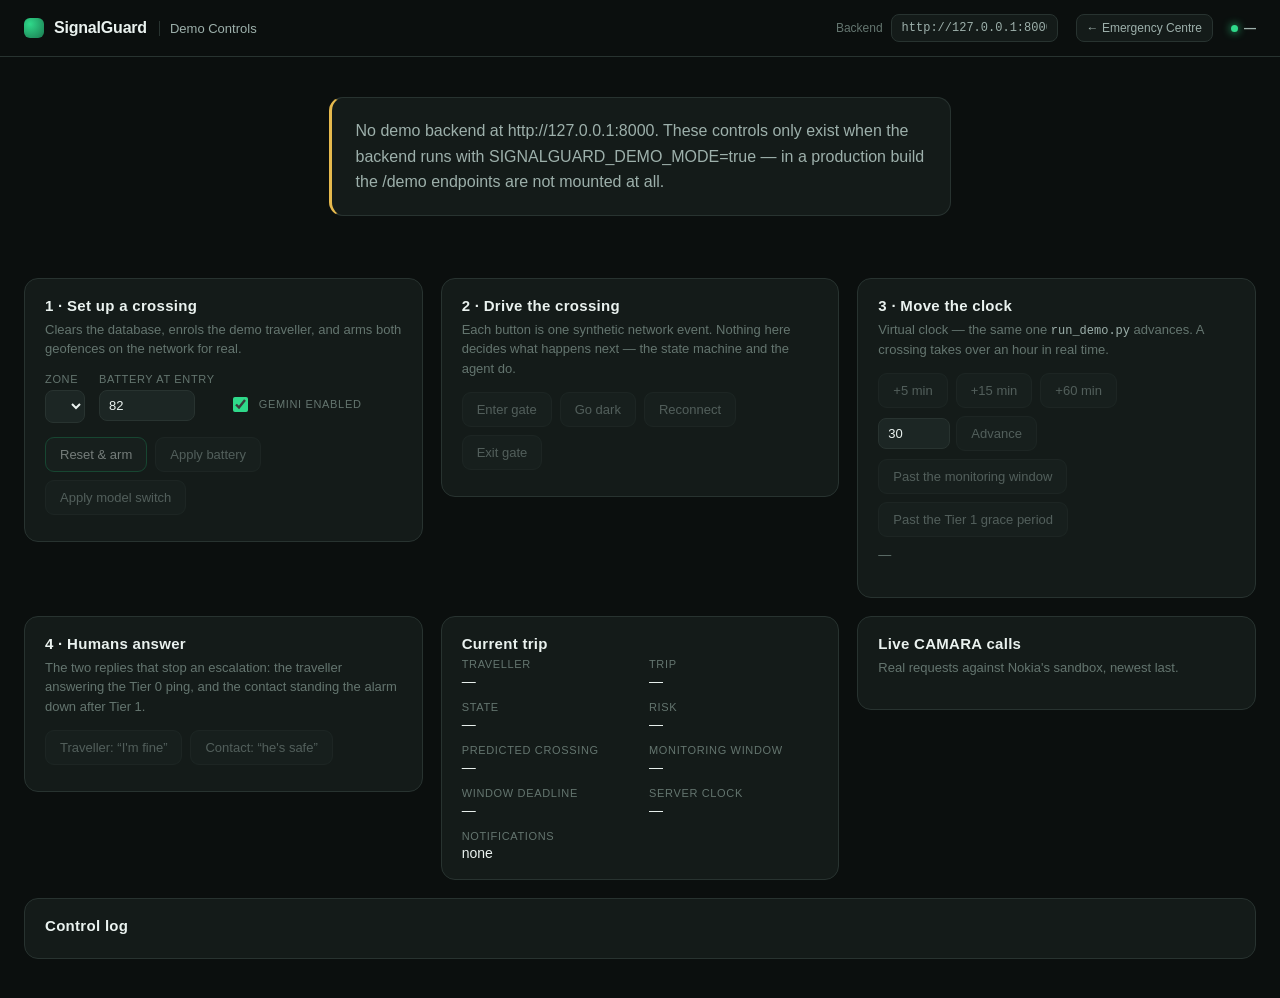
==== commit d9e85e78: "docs: rewrite README for submission, minor dashboard polish Rewrite README.md as a professional subm" ====
--- a/dashboard/demo.html
+++ b/dashboard/demo.html
@@ -5,8 +5,9 @@
 <meta name="viewport" content="width=device-width, initial-scale=1" />
 <meta name="theme-color" content="#0b0f0e" />
 <title>SignalGuard — Demo Controls</title>
-<link rel="stylesheet" href="css/style.css?v=6" />
-<link rel="stylesheet" href="css/demo.css?v=1" />
+<link rel="icon" href="data:image/svg+xml,%3Csvg xmlns='http://www.w3.org/2000/svg' viewBox='0 0 32 32'%3E%3Crect width='32' height='32' rx='8' fill='%230b0f0e'/%3E%3Ccircle cx='16' cy='16' r='4' fill='%232fd98a'/%3E%3Ccircle cx='16' cy='16' r='9' fill='none' stroke='%232fd98a' stroke-opacity='.45' stroke-width='2'/%3E%3C/svg%3E" />
+<link rel="stylesheet" href="css/style.css?v=14" />
+<link rel="stylesheet" href="css/demo.css?v=3" />
 </head>
 <body class="demo-body">
 
@@ -40,15 +41,6 @@
   </div>
 </header>
 
-<!-- The caption run_demo.py's docstring tells you to say on camera, made
-     permanent so it is on screen whenever these buttons are. -->
-<p class="demo-band" id="demo-band">
-  <strong>DEMO CONTROLS</strong>
-  <span>Gate crossings and reachability changes are <em>synthetic</em> — Nokia's
-  sandbox cannot move a device. Everything downstream of the trigger is real:
-  Location Retrieval, Congestion Insights, QoD and Device Reachability run
-  against the live sandbox, with the latencies shown below.</span>
-</p>
 
 <p class="demo-unavailable" id="demo-unavailable" hidden></p>
 
@@ -152,6 +144,6 @@
 
 </main>
 
-<script src="js/demo.js?v=1"></script>
+<script src="js/demo.js?v=4"></script>
 </body>
 </html>
--- a/dashboard/css/style.css
+++ b/dashboard/css/style.css
@@ -41,7 +41,10 @@
   padding: 10px 16px;
   border-radius: 8px;
   z-index: 100;
-  transform: translateY(-120%);
+  /* Far enough to actually clear the viewport. -120% of a ~41px box still
+     left a 4px sliver of bright accent green across the top-left corner on
+     every page load — small, but the first thing on screen. */
+  transform: translateY(-220%);
   transition: transform 150ms ease;
 }
 .skip-link:focus {
@@ -192,15 +195,13 @@
   padding: 20px 24px;
 }
 
-/* App-like fixed-viewport shell with internally-scrolling panels — only
-   once there's room for the two-column grid it's designed for. Below
-   that, .layout stacks (see the bottom media query) and the whole page
-   scrolls normally instead; forcing overflow:hidden there would trap
-   content no viewport had room to show. */
+/* The whole page scrolls as one document at every width. The map column
+   holds more than a viewport of content (map, stats, Network API activity),
+   so a fixed-viewport shell either clipped it or split scrolling between
+   panels. The map keeps a fixed height (see .map-frame below) rather than
+   flexing to fill a column that no longer has a set height. */
 @media (min-width: 861px) {
-  body { height: 100vh; overflow: hidden; }
-  .layout { overflow: hidden; }
-  .map-panel, .list-panel { overflow: hidden; }
+  .map-collapse { flex: none; }
 }
 
 .panel-head { flex: none; margin-bottom: 14px; }
@@ -217,6 +218,12 @@
   overflow: hidden;
   background: var(--surface);
   border: 1px solid var(--border);
+}
+
+/* Fixed height in the scrolling desktop column (see the min-width:861px
+   block above). Declared after the base rule so it wins over flex:1. */
+@media (min-width: 861px) {
+  .map-frame { flex: none; height: clamp(260px, 48vh, 560px); }
 }
 
 .map-frame img {
@@ -1212,3 +1219,178 @@
   font-size: 12.5px;
   line-height: 1.5;
 }
+
+
+/* ==========================================================================
+   Network API activity — the CAMARA call layer under the queue.
+
+   Styled as instrumentation rather than as content: monospace paths,
+   tabular numerals, status carried by a small coloured pip. It sits below
+   the corridor stats in the left column because it is a thing a dispatcher
+   consults, not a thing they watch — the topbar chip is what watches.
+   ========================================================================== */
+
+.api-chip {
+  display: inline-flex;
+  align-items: center;
+  gap: 7px;
+  background: var(--surface);
+  border: 1px solid var(--border);
+  border-radius: 8px;
+  padding: 6px 10px;
+  font-size: 12px;
+  color: var(--text-secondary);
+  text-decoration: none;
+  white-space: nowrap;
+  font-variant-numeric: tabular-nums;
+}
+.api-chip:hover { color: var(--text); border-color: var(--text-muted); }
+.api-chip-dot {
+  width: 7px; height: 7px;
+  border-radius: 50%;
+  background: var(--text-muted);
+  flex: none;
+}
+.api-chip.is-ok .api-chip-dot { background: var(--accent); }
+.api-chip.is-degraded .api-chip-dot { background: var(--amber); }
+.api-chip.is-down .api-chip-dot { background: var(--danger); }
+.api-chip.is-degraded, .api-chip.is-down { color: var(--text); }
+.api-chip.is-down { border-color: rgba(224,101,79,.55); }
+
+.api-panel {
+  margin-top: 18px;
+  padding-top: 16px;
+  border-top: 1px solid var(--border);
+}
+.api-panel-head {
+  display: flex;
+  align-items: baseline;
+  justify-content: space-between;
+  gap: 10px;
+}
+.api-panel h3 { margin: 0 0 4px; font-size: 14px; font-weight: 600; }
+.api-window { font-size: 11px; color: var(--text-muted); }
+.api-lead { margin: 0 0 12px; font-size: 12px; color: var(--text-secondary); }
+
+.api-list { list-style: none; margin: 0 0 12px; padding: 0; }
+.api-row {
+  display: grid;
+  grid-template-columns: 9px 1fr auto;
+  align-items: baseline;
+  gap: 10px;
+  padding: 7px 0;
+  border-bottom: 1px solid var(--border);
+}
+.api-row:last-child { border-bottom: 0; }
+/* An API with no calls yet is shown, not omitted: "we have not needed
+   Quality on Demand on this corridor yet" and "Quality on Demand is
+   refusing us" are different facts, and a missing row states neither. */
+.api-row.is-idle { opacity: 0.5; }
+.api-pip {
+  width: 9px; height: 9px;
+  border-radius: 50%;
+  background: var(--text-muted);
+  align-self: center;
+}
+.api-row.is-ok .api-pip { background: var(--accent); }
+.api-row.is-failed .api-pip { background: var(--danger); }
+.api-name { font-size: 13px; color: var(--text); }
+.api-spec {
+  display: block;
+  font-family: ui-monospace, "SF Mono", Menlo, Consolas, monospace;
+  font-size: 10.5px;
+  color: var(--text-muted);
+  margin-top: 2px;
+}
+.api-count {
+  font-size: 12px;
+  color: var(--text-secondary);
+  text-align: right;
+  font-variant-numeric: tabular-nums;
+  white-space: nowrap;
+}
+.api-count .api-fail { color: var(--danger); }
+
+.api-calls {
+  list-style: none;
+  margin: 0;
+  padding: 0;
+  display: flex;
+  flex-direction: column;
+  gap: 1px;
+}
+.api-call {
+  display: grid;
+  grid-template-columns: auto auto 1fr auto;
+  align-items: baseline;
+  gap: 8px;
+  padding: 6px 8px;
+  background: var(--bg);
+  border: 1px solid var(--border);
+  border-radius: 8px;
+  font-size: 11.5px;
+}
+.api-call-status {
+  font-family: ui-monospace, "SF Mono", Menlo, Consolas, monospace;
+  font-weight: 700;
+  color: var(--accent);
+  font-variant-numeric: tabular-nums;
+}
+.api-call.is-failed .api-call-status { color: var(--danger); }
+.api-call.is-failed { border-color: rgba(224,101,79,.45); }
+.api-call-method {
+  font-family: ui-monospace, "SF Mono", Menlo, Consolas, monospace;
+  font-size: 10px;
+  color: var(--text-muted);
+  letter-spacing: 0.4px;
+}
+.api-call-path {
+  font-family: ui-monospace, "SF Mono", Menlo, Consolas, monospace;
+  color: var(--text-secondary);
+  overflow-wrap: anywhere;
+}
+.api-call-api { display: block; color: var(--text); font-family: inherit; font-size: 11.5px; }
+.api-call-meta {
+  color: var(--text-muted);
+  text-align: right;
+  font-variant-numeric: tabular-nums;
+  white-space: nowrap;
+}
+.api-feed { margin-top: 4px; }
+.api-feed > summary { margin-bottom: 8px; }
+
+/* A network fix that cannot be where the traveller is. See
+   fixOffCorridorKm() in app.js — this is the caveat, not a style flourish:
+   the number above it is the one a dispatcher would otherwise read to a
+   search team. */
+.coord-note {
+  margin: 6px 0 0;
+  font-size: 11.5px;
+  line-height: 1.45;
+  color: var(--amber);
+}
+
+/* "Never attempted" is not a failure. See apiCallRow() — a channel with no
+   credentials configured is a build fact, and rendering it in the same red
+   as a rejected CAMARA call teaches a dispatcher to stop reading the red. */
+.api-call.is-skipped { border-style: dashed; }
+.api-call.is-skipped .api-call-status { color: var(--text-muted); font-weight: 600; }
+.api-count .api-skip { color: var(--text-muted); }
+
+/* The hosted-copy explanation in the empty state. Longer than the rest of
+   that block on purpose — it is the only text a reviewer who opens the
+   public URL has to go on. */
+.empty-state [data-empty-hosted] {
+  max-width: 52ch;
+  margin: 14px auto 0;
+  text-align: left;
+  line-height: 1.6;
+}
+.empty-state code {
+  font-family: ui-monospace, "SF Mono", Menlo, Consolas, monospace;
+  font-size: 0.92em;
+  background: var(--surface);
+  border: 1px solid var(--border);
+  border-radius: 5px;
+  padding: 1px 5px;
+}
--- a/dashboard/css/demo.css
+++ b/dashboard/css/demo.css
@@ -1,34 +1,10 @@
 /* Demo control panel. Rides on style.css's tokens so it reads as the same
    product, but is deliberately marked out as a separate, non-operational
-   surface: the band below is amber and permanent. */
+   surface. */
 
 .demo-body {
   overflow-y: auto;
 }
-
-.demo-band {
-  display: flex;
-  gap: 14px;
-  align-items: baseline;
-  flex-wrap: wrap;
-  margin: 0;
-  padding: 12px 24px;
-  background: rgba(230, 185, 77, 0.1);
-  border-bottom: 1px solid var(--amber);
-  color: var(--text-secondary);
-  font-size: 13px;
-  line-height: 1.5;
-}
-
-.demo-band strong {
-  color: var(--amber);
-  letter-spacing: 0.08em;
-  font-size: 12px;
-  white-space: nowrap;
-}
-
-.demo-band span { max-width: 96ch; }
-.demo-band em { color: var(--text); font-style: normal; }
 
 .demo-unavailable {
   margin: 40px auto;
@@ -228,6 +204,8 @@
 .demo-api-status { flex: 0 0 auto; }
 .demo-api-status.good { color: var(--accent); }
 .demo-api-status.bad { color: var(--danger); }
+/* Never attempted — see demo.js. Not a fault, so not red. */
+.demo-api-status.skip { color: var(--text-muted); }
 
 .demo-log-label { color: var(--text); flex: 0 0 auto; }
 .demo-log-detail { color: var(--text-secondary); flex: 1 1 auto; word-break: break-word; }
